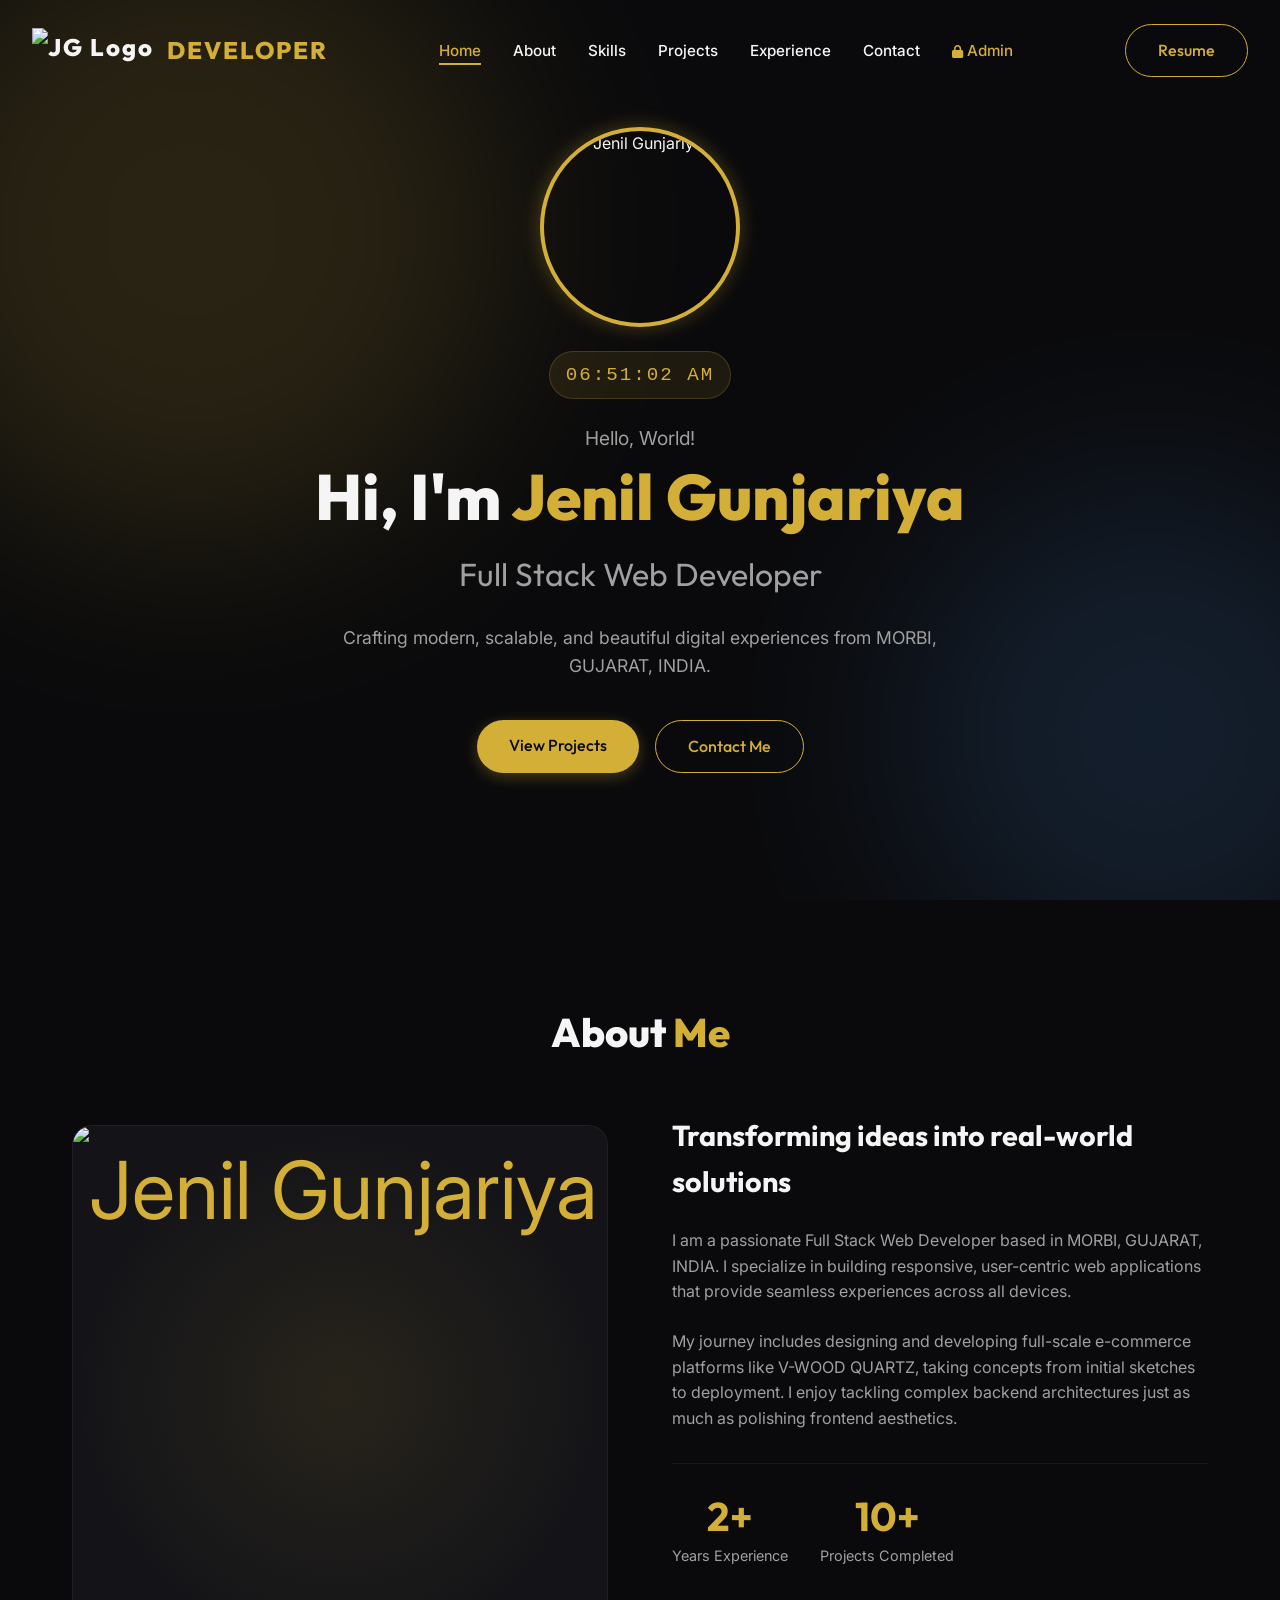
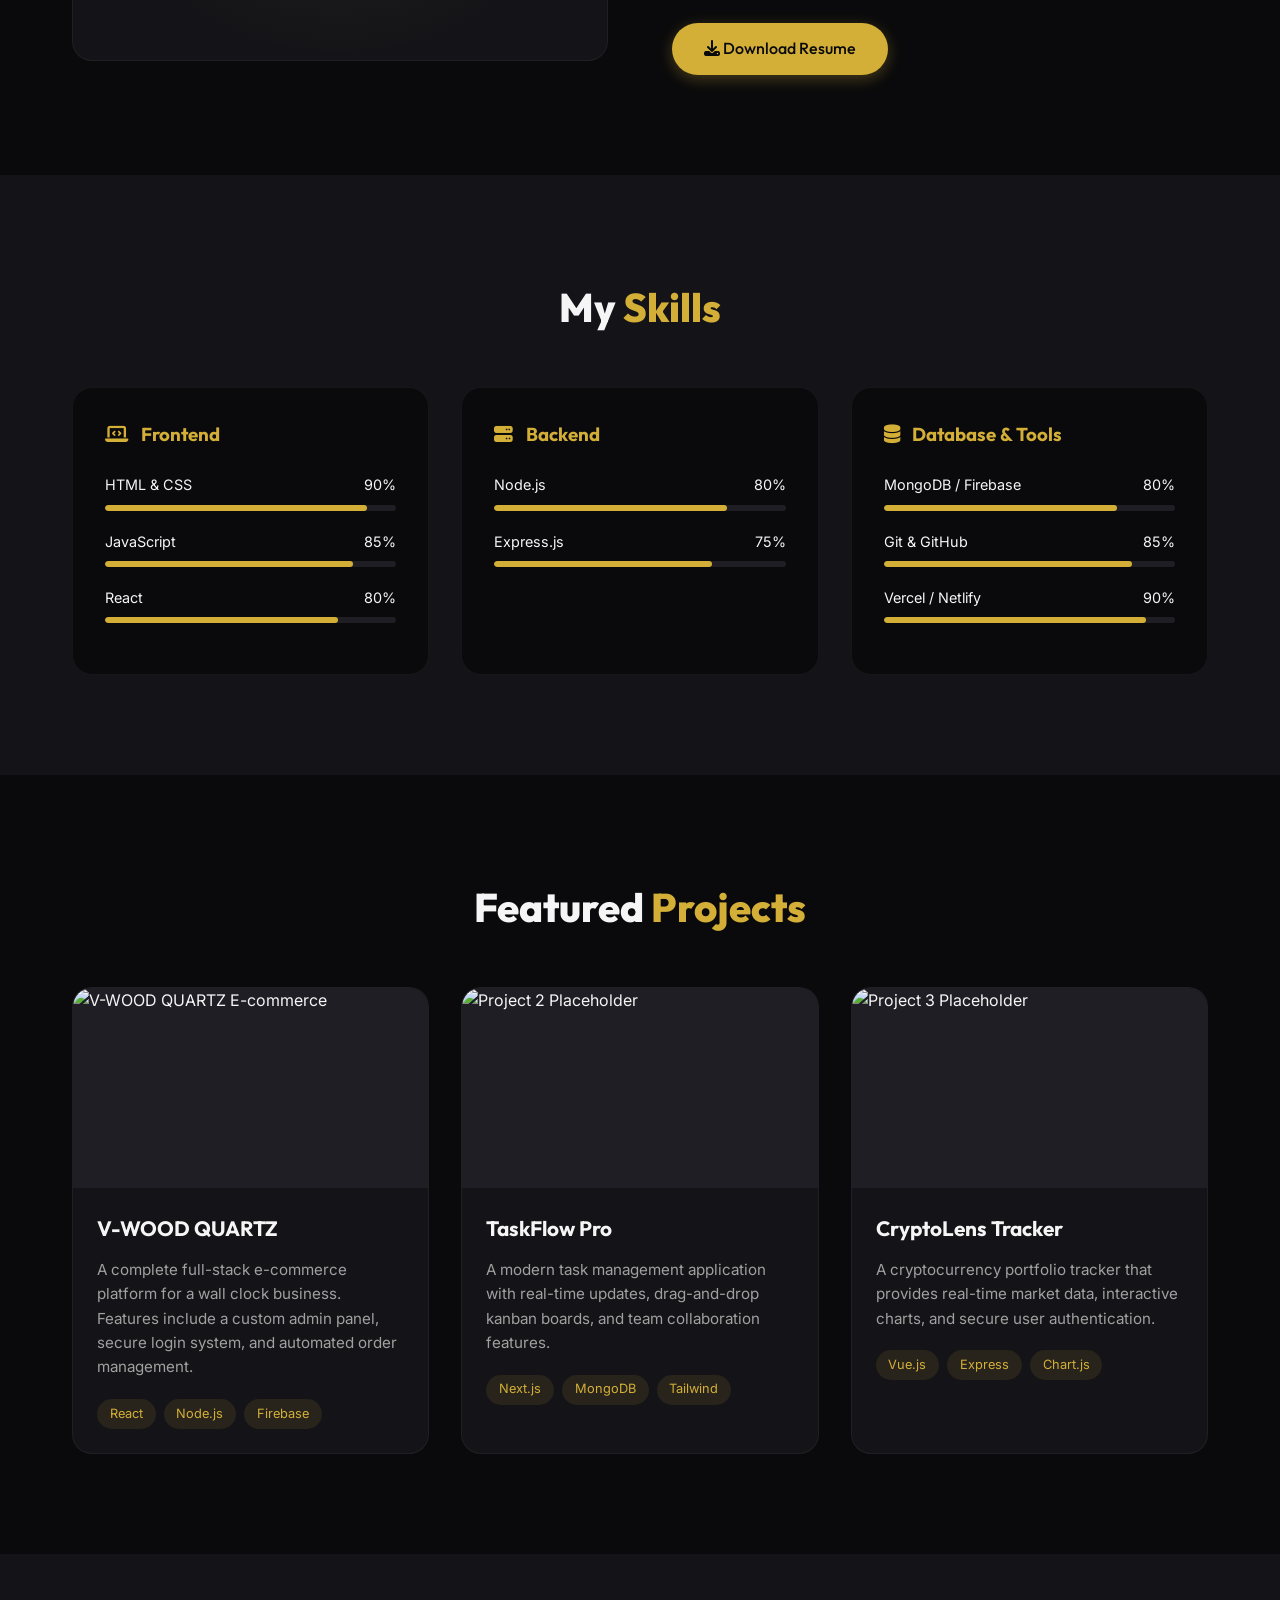
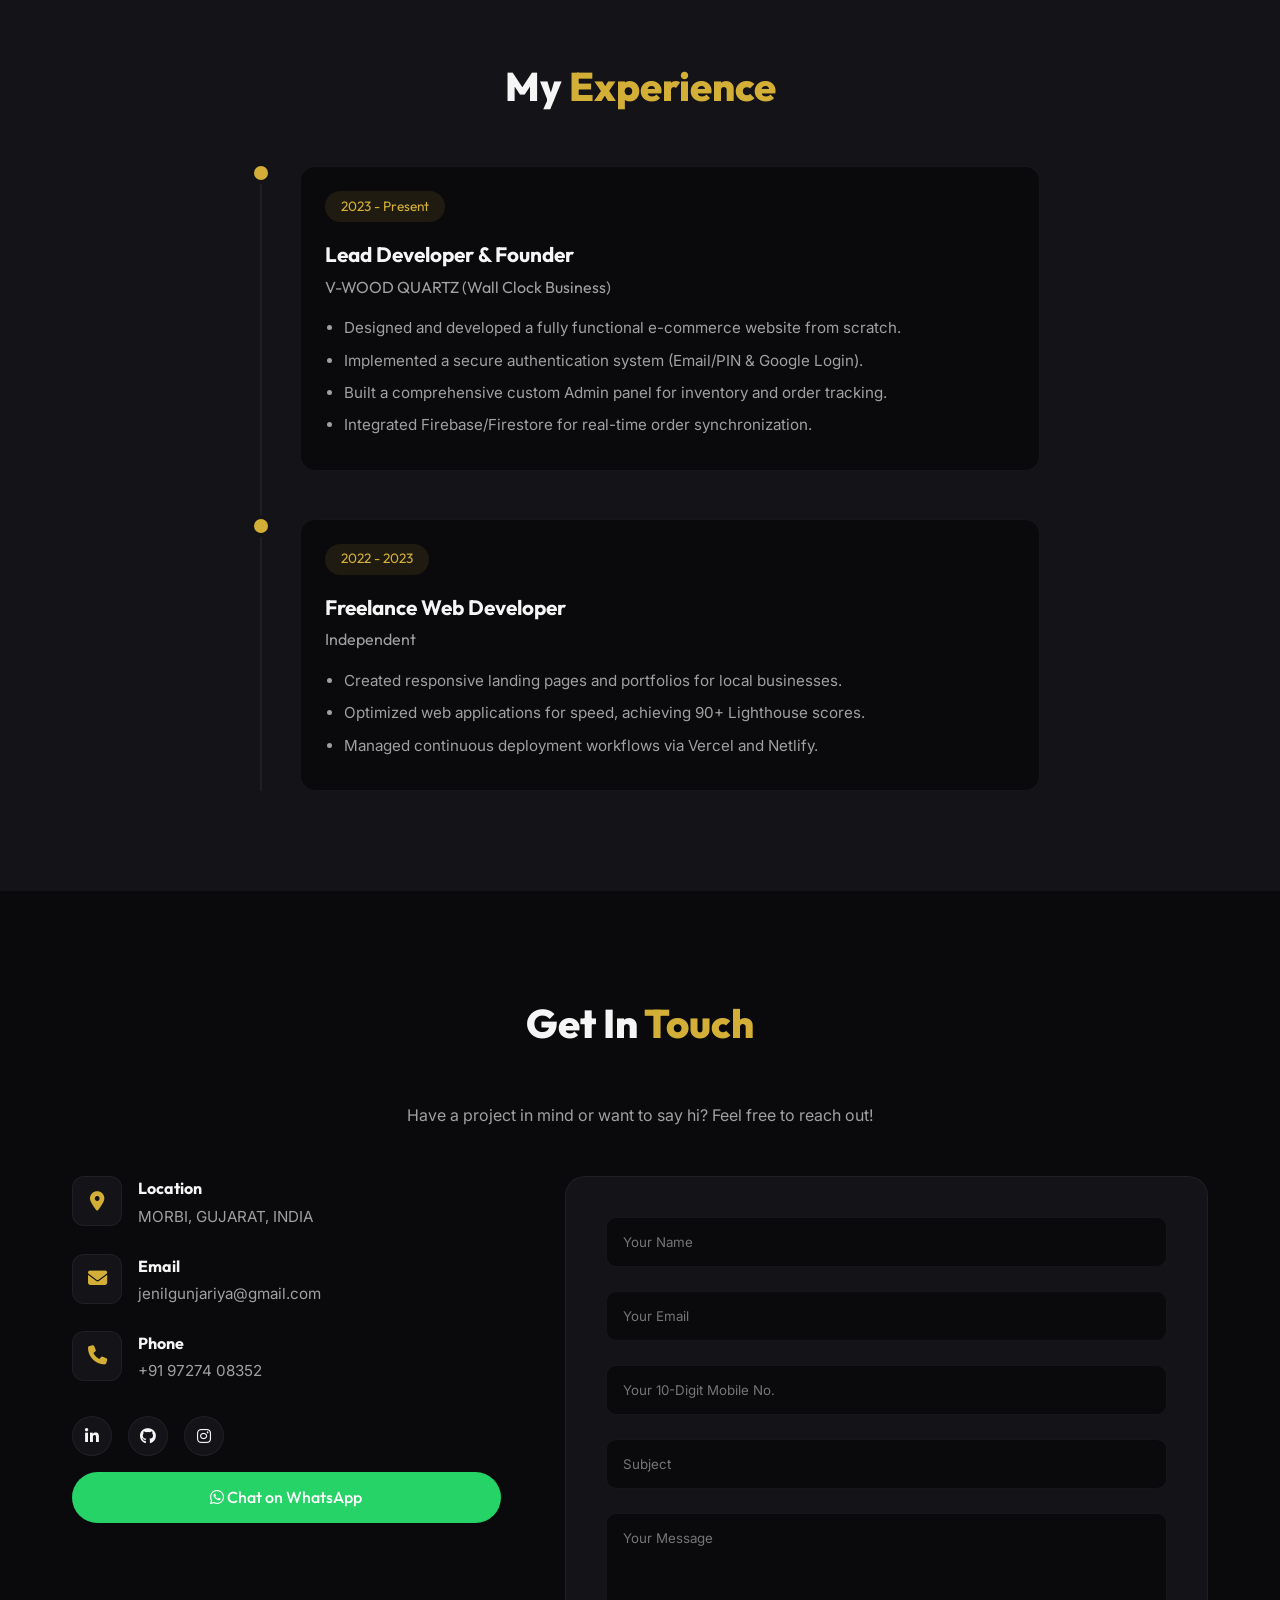
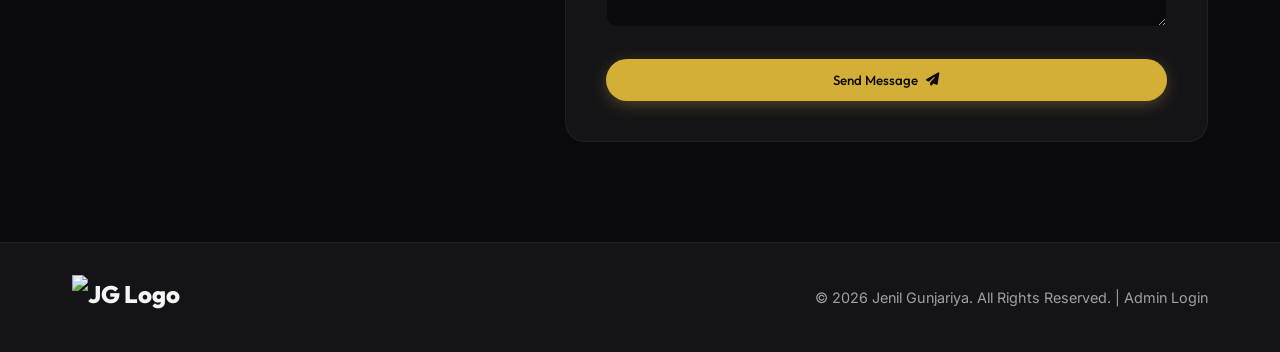
==== admin.html @ 0c7d9cc5 "initial commit" ====
<!DOCTYPE html>
<html lang="en">
<head>
    <meta charset="UTF-8">
    <meta name="viewport" content="width=device-width, initial-scale=1.0">
    <title>Admin Dashboard | Jenil Gunjariya</title>
    <!-- Google Fonts -->
    <link rel="preconnect" href="https://fonts.googleapis.com">
    <link rel="preconnect" href="https://fonts.gstatic.com" crossorigin>
    <link href="https://fonts.googleapis.com/css2?family=Inter:wght@300;400;500;600&family=Outfit:wght@400;600;800&display=swap" rel="stylesheet">
    <!-- Font Awesome for Icons -->
    <link rel="stylesheet" href="https://cdnjs.cloudflare.com/ajax/libs/font-awesome/6.4.0/css/all.min.css">
    <!-- Custom CSS -->
    <link rel="stylesheet" href="css/style.css">
    
    <script>
        // Extremely simple client-side protection
        if (sessionStorage.getItem('isAdmin') !== 'true') {
            const pwd = prompt("Unauthorized access. Enter Admin Password:");
            if (pwd === "261106") {
                sessionStorage.setItem('isAdmin', 'true');
            } else {
                window.location.href = "index.html";
            }
        }

        function logout() {
            sessionStorage.removeItem('isAdmin');
            window.location.href = "index.html";
        }

        function renderMessages() {
            const tableBody = document.getElementById('messagesTableBody');
            const statsMessages = document.getElementById('statsMessages');
            
            if (!tableBody) return;

            let savedMessages = JSON.parse(localStorage.getItem('portfolio_messages')) || [];
            
            if (statsMessages) {
                statsMessages.textContent = savedMessages.length;
            }

            if (savedMessages.length === 0) {
                tableBody.innerHTML = '<tr><td colspan="7" style="text-align: center; color: var(--text-muted);">No messages found.</td></tr>';
                return;
            }

            tableBody.innerHTML = savedMessages.map((msg, index) => `
                <tr>
                    <td style="white-space: nowrap; font-size: 0.9rem;">${msg.date}</td>
                    <td><strong>${msg.name}</strong></td>
                    <td><a href="mailto:${msg.email}" style="color: var(--color-primary); text-decoration: none;">${msg.email}</a></td>
                    <td><a href="tel:${msg.mobile}" style="color: var(--text-main); text-decoration: none;">${msg.mobile || '-'}</a></td>
                    <td>${msg.subject || '-'}</td>
                    <td style="max-width: 300px; white-space: pre-wrap; font-size: 0.9rem;">${msg.message}</td>
                    <td>
                        <button onclick="deleteMessage(${index})" class="btn-delete"><i class="fa-solid fa-trash"></i></button>
                    </td>
                </tr>
            `).join('');
        }

        function deleteMessage(index) {
            if (confirm("Are you sure you want to delete this message?")) {
                let savedMessages = JSON.parse(localStorage.getItem('portfolio_messages')) || [];
                savedMessages.splice(index, 1);
                localStorage.setItem('portfolio_messages', JSON.stringify(savedMessages));
                renderMessages();
            }
        }

        document.addEventListener('DOMContentLoaded', renderMessages);
    </script>

    <style>
        .admin-header {
            padding: 2rem;
            display: flex;
            justify-content: space-between;
            align-items: center;
            border-bottom: 1px solid var(--border-color);
            background: var(--bg-surface);
        }
        
        .admin-container {
            max-width: 1200px;
            margin: 2rem auto;
            padding: 0 2rem;
        }

        .dashboard-grid {
            display: grid;
            grid-template-columns: repeat(auto-fit, minmax(300px, 1fr));
            gap: 2rem;
            margin-top: 2rem;
        }

        .stat-card {
            background: var(--bg-surface);
            border: 1px solid var(--border-color);
            border-radius: 15px;
            padding: 2rem;
            text-align: center;
        }

        .stat-card i {
            font-size: 3rem;
            color: var(--color-primary);
            margin-bottom: 1rem;
        }

        .stat-card h3 {
            font-size: 1.2rem;
            color: var(--text-muted);
            margin-bottom: 0.5rem;
        }

        .stat-card p {
            font-size: 2.5rem;
            font-weight: bold;
            color: var(--text-main);
        }

        .message-box {
            background: rgba(212, 175, 55, 0.05);
            border: 1px solid rgba(212, 175, 55, 0.2);
            padding: 1.5rem;
            border-radius: 10px;
            margin-top: 2rem;
        }

        .table-container {
            margin-top: 2rem;
            background: var(--bg-surface);
            border: 1px solid var(--border-color);
            border-radius: 15px;
            overflow: hidden;
            overflow-x: auto;
        }

        table {
            width: 100%;
            border-collapse: collapse;
        }

        th, td {
            padding: 1.5rem;
            text-align: left;
            border-bottom: 1px solid var(--border-color);
            color: var(--text-main);
        }

        th {
            background: rgba(255, 255, 255, 0.02);
            color: var(--color-primary);
            font-weight: 600;
        }

        tr:last-child td {
            border-bottom: none;
        }

        .btn-delete {
            background: rgba(220, 53, 69, 0.1);
            color: #dc3545;
            border: 1px solid rgba(220, 53, 69, 0.3);
            padding: 0.5rem 1rem;
            border-radius: 5px;
            cursor: pointer;
            transition: var(--transition);
        }

        .btn-delete:hover {
            background: #dc3545;
            color: #fff;
        }
    </style>
</head>
<body>

    <header class="admin-header">
        <div class="logo">
            <span class="logo-text">ADMIN <span style="color: var(--color-primary);">PANEL</span></span>
        </div>
        <button onclick="logout()" class="btn btn-outline" style="padding: 0.5rem 1.5rem; font-size: 0.9rem;">
            <i class="fa-solid fa-sign-out-alt"></i> Logout
        </button>
    </header>

    <div class="admin-container">
        <h2>Welcome back, <span class="highlight">Jenil</span>!</h2>
        <p style="color: var(--text-muted); margin-top: 0.5rem;">Here is your portfolio overview.</p>
        
        <div class="dashboard-grid">
            <div class="stat-card">
                <i class="fa-solid fa-eye"></i>
                <h3>Total Visitors</h3>
                <p>1,204</p>
            </div>
            <div class="stat-card">
                <i class="fa-solid fa-envelope-open-text"></i>
                <h3>Messages</h3>
                <p id="statsMessages">0</p>
            </div>
            <div class="stat-card">
                <i class="fa-solid fa-briefcase"></i>
                <h3>Projects</h3>
                <p>3</p>
            </div>
        </div>

        <div class="message-box">
            <h3 style="margin-bottom: 1rem;"><i class="fa-solid fa-info-circle"></i> Inbox Status</h3>
            <p style="color: var(--text-muted);">Emails are still sent directly to <strong>jenilgunjariya@gmail.com</strong>. A local copy is also saved here for your convenience.</p>
        </div>

        <div class="table-container">
            <table>
                <thead>
                    <tr>
                        <th>Date & Time</th>
                        <th>Name</th>
                        <th>Email</th>
                        <th>Mobile</th>
                        <th>Subject</th>
                        <th>Message Content</th>
                        <th>Actions</th>
                    </tr>
                </thead>
                <tbody id="messagesTableBody">
                    <!-- Messages will be injected here by JS -->
                </tbody>
            </table>
        </div>
    </div>

</body>
</html>
---- css/style.css ----
/* ==========================================================================
   Base & Reset
   ========================================================================== */
:root {
    /* Color Palette */
    --bg-main: #0a0a0c;
    --bg-surface: #141418;
    --bg-surface-light: #1e1e24;
    
    --color-primary: #d4af37; /* Gold accent */
    --color-primary-dark: #b5952f;
    
    --text-main: #f5f5f5;
    --text-muted: #a0a0a0;
    
    --border-color: rgba(255, 255, 255, 0.05);
    --glass-bg: rgba(20, 20, 24, 0.7);
    
    /* Typography */
    --font-heading: 'Outfit', sans-serif;
    --font-body: 'Inter', sans-serif;
    
    /* Transitions */
    --transition: all 0.3s ease;
}

* {
    margin: 0;
    padding: 0;
    box-sizing: border-box;
}

html {
    scroll-behavior: smooth;
    scroll-padding-top: 80px;
}

body {
    font-family: var(--font-body);
    background-color: var(--bg-main);
    color: var(--text-main);
    line-height: 1.6;
    overflow-x: hidden;
}

a {
    text-decoration: none;
    color: inherit;
}

ul {
    list-style: none;
}

img {
    max-width: 100%;
    height: auto;
    display: block;
}

.container {
    max-width: 1200px;
    margin: 0 auto;
    padding: 0 2rem;
}

.section {
    padding: 100px 0;
}

/* ==========================================================================
   Typography & Utilities
   ========================================================================== */
h1, h2, h3, h4, h5, h6 {
    font-family: var(--font-heading);
    color: var(--text-main);
}

.highlight {
    color: var(--color-primary);
}

.section-title {
    font-size: 2.5rem;
    font-weight: 800;
    margin-bottom: 3rem;
    text-align: center;
    position: relative;
}

.btn {
    display: inline-block;
    padding: 0.8rem 2rem;
    border-radius: 50px;
    font-weight: 500;
    font-family: var(--font-heading);
    transition: var(--transition);
    cursor: pointer;
    text-align: center;
    border: none;
}

.btn-primary {
    background: var(--color-primary);
    color: var(--bg-main);
    box-shadow: 0 4px 15px rgba(212, 175, 55, 0.3);
}

.btn-primary:hover {
    background: var(--color-primary-dark);
    transform: translateY(-2px);
    box-shadow: 0 6px 20px rgba(212, 175, 55, 0.4);
}

.btn-outline {
    background: transparent;
    color: var(--color-primary);
    border: 1px solid var(--color-primary);
}

.btn-outline:hover {
    background: rgba(212, 175, 55, 0.1);
    transform: translateY(-2px);
}

.btn-whatsapp {
    background: #25D366;
    color: #fff;
    margin-top: 1rem;
    width: 100%;
}

.btn-whatsapp:hover {
    background: #128C7E;
    transform: translateY(-2px);
}

/* ==========================================================================
   Navigation
   ========================================================================== */
.header {
    position: fixed;
    top: 0;
    left: 0;
    width: 100%;
    z-index: 1000;
    background: transparent;
    transition: var(--transition);
}

.header.scrolled {
    background: var(--glass-bg);
    backdrop-filter: blur(10px);
    -webkit-backdrop-filter: blur(10px);
    border-bottom: 1px solid var(--border-color);
}

.navbar {
    display: flex;
    justify-content: space-between;
    align-items: center;
    padding: 1.5rem 2rem;
    max-width: 1400px;
    margin: 0 auto;
}

.logo {
    display: flex;
    align-items: center;
    gap: 0.8rem;
    font-family: var(--font-heading);
    font-size: 1.5rem;
    font-weight: 800;
    letter-spacing: 2px;
}

.logo span {
    color: var(--color-primary);
}

.logo-img {
    height: 45px;
    width: auto;
    object-fit: contain;
    display: block;
}

.nav-links {
    display: flex;
    gap: 2rem;
}

.nav-links a {
    font-size: 0.95rem;
    font-weight: 500;
    transition: var(--transition);
    position: relative;
}

.nav-links a:hover,
.nav-links a.active {
    color: var(--color-primary);
}

.nav-links a::after {
    content: '';
    position: absolute;
    bottom: -5px;
    left: 0;
    width: 0;
    height: 2px;
    background: var(--color-primary);
    transition: var(--transition);
}

.nav-links a.active::after,
.nav-links a:hover::after {
    width: 100%;
}

.hamburger {
    display: none;
    cursor: pointer;
}

.bar {
    display: block;
    width: 25px;
    height: 3px;
    margin: 5px auto;
    transition: all 0.3s ease-in-out;
    background-color: var(--text-main);
    border-radius: 3px;
}

/* ==========================================================================
   Hero Section
   ========================================================================== */
.hero {
    height: 100vh;
    display: flex;
    align-items: center;
    justify-content: center;
    position: relative;
    padding: 0 2rem;
    text-align: center;
    overflow: hidden;
}

.hero-content {
    z-index: 2;
    max-width: 800px;
}

.profile-img-container {
    display: flex;
    justify-content: center;
    margin-bottom: 1.5rem;
}

.hero-profile-img {
    width: 200px;
    height: 200px;
    border-radius: 50%;
    object-fit: cover;
    object-position: 35% 30%; /* Focuses on the face which is on the left-top side */
    border: 4px solid var(--color-primary);
    box-shadow: 0 0 20px rgba(212, 175, 55, 0.3);
    animation: pulse 2s infinite alternate;
}

@keyframes pulse {
    from {
        box-shadow: 0 0 10px rgba(212, 175, 55, 0.2);
    }
    to {
        box-shadow: 0 0 25px rgba(212, 175, 55, 0.5);
    }
}

.live-clock {
    display: inline-block;
    padding: 0.5rem 1rem;
    background: rgba(212, 175, 55, 0.1);
    border: 1px solid rgba(212, 175, 55, 0.2);
    border-radius: 50px;
    color: var(--color-primary);
    font-family: monospace;
    font-size: 1.2rem;
    margin-bottom: 1.5rem;
    letter-spacing: 2px;
}

.greeting {
    font-size: 1.2rem;
    color: var(--text-muted);
    margin-bottom: 0.5rem;
}

.title {
    font-size: 4rem;
    font-weight: 800;
    margin-bottom: 1rem;
    line-height: 1.1;
}

.subtitle {
    font-size: 2rem;
    font-weight: 400;
    color: var(--text-muted);
    margin-bottom: 1.5rem;
}

.intro {
    font-size: 1.1rem;
    color: var(--text-muted);
    margin-bottom: 2.5rem;
    max-width: 600px;
    margin-left: auto;
    margin-right: auto;
}

.hero-buttons {
    display: flex;
    gap: 1rem;
    justify-content: center;
}

/* Abstract Background Shapes */
.hero-shapes {
    position: absolute;
    top: 0;
    left: 0;
    width: 100%;
    height: 100%;
    z-index: 1;
    pointer-events: none;
}

.shape {
    position: absolute;
    filter: blur(100px);
    border-radius: 50%;
    opacity: 0.15;
}

.shape-1 {
    top: -10%;
    left: -10%;
    width: 50vw;
    height: 50vw;
    background: var(--color-primary);
}

.shape-2 {
    bottom: -10%;
    right: -10%;
    width: 40vw;
    height: 40vw;
    background: #4a90e2; /* A subtle secondary cool color for depth */
}

/* ==========================================================================
   About Section
   ========================================================================== */
.about-grid {
    display: grid;
    grid-template-columns: 1fr 1fr;
    gap: 4rem;
    align-items: center;
}

.img-box {
    width: 100%;
    aspect-ratio: 1;
    background: var(--bg-surface);
    border-radius: 20px;
    border: 1px solid var(--border-color);
    display: flex;
    align-items: center;
    justify-content: center;
    font-size: 5rem;
    color: var(--color-primary);
    position: relative;
    overflow: hidden;
}

.img-box::before {
    content: '';
    position: absolute;
    inset: 0;
    background: radial-gradient(circle at center, rgba(212,175,55,0.1) 0%, transparent 70%);
}

.about-text h3 {
    font-size: 1.8rem;
    margin-bottom: 1.5rem;
}

.about-text p {
    color: var(--text-muted);
    margin-bottom: 1.5rem;
}

.stats {
    display: flex;
    gap: 2rem;
    margin: 2rem 0;
    padding-top: 2rem;
    border-top: 1px solid var(--border-color);
}

.stat-item {
    text-align: center;
}

.stat-num {
    font-size: 2.5rem;
    color: var(--color-primary);
    line-height: 1;
    margin-bottom: 0.5rem;
}

.stat-text {
    font-size: 0.9rem;
    color: var(--text-muted);
}

/* ==========================================================================
   Skills Section
   ========================================================================== */
.skills {
    background-color: var(--bg-surface);
}

.skills-wrapper {
    display: grid;
    grid-template-columns: repeat(auto-fit, minmax(300px, 1fr));
    gap: 2rem;
}

.skill-category {
    background: var(--bg-main);
    padding: 2rem;
    border-radius: 20px;
    border: 1px solid var(--border-color);
}

.skill-category h3 {
    display: flex;
    align-items: center;
    gap: 0.8rem;
    margin-bottom: 1.5rem;
    color: var(--color-primary);
}

.skill-item {
    margin-bottom: 1.2rem;
}

.skill-info {
    display: flex;
    justify-content: space-between;
    margin-bottom: 0.5rem;
    font-size: 0.9rem;
}

.progress-bar {
    width: 100%;
    height: 6px;
    background: var(--bg-surface-light);
    border-radius: 10px;
    overflow: hidden;
}

.progress {
    height: 100%;
    background: var(--color-primary);
    border-radius: 10px;
    transform-origin: left;
    animation: progressLoad 1s ease-out forwards;
}

@keyframes progressLoad {
    from { transform: scaleX(0); }
    to { transform: scaleX(1); }
}

/* ==========================================================================
   Projects Section
   ========================================================================== */
.project-grid {
    display: grid;
    grid-template-columns: repeat(auto-fit, minmax(320px, 1fr));
    gap: 2rem;
}

.project-card {
    background: var(--bg-surface);
    border-radius: 20px;
    overflow: hidden;
    border: 1px solid var(--border-color);
    transition: var(--transition);
}

.project-card:hover {
    transform: translateY(-10px);
    border-color: rgba(212, 175, 55, 0.3);
    box-shadow: 0 10px 30px rgba(0, 0, 0, 0.5);
}

.project-img {
    position: relative;
    overflow: hidden;
    aspect-ratio: 16/9;
    background: var(--bg-surface-light);
}

.project-img img {
    width: 100%;
    height: 100%;
    object-fit: cover;
    transition: transform 0.5s ease;
}

.project-card:hover .project-img img {
    transform: scale(1.05);
}

.project-links {
    position: absolute;
    inset: 0;
    background: rgba(10, 10, 12, 0.8);
    display: flex;
    align-items: center;
    justify-content: center;
    gap: 1rem;
    opacity: 0;
    transition: var(--transition);
}

.project-card:hover .project-links {
    opacity: 1;
}

.project-link {
    width: 45px;
    height: 45px;
    background: var(--color-primary);
    color: var(--bg-main);
    border-radius: 50%;
    display: flex;
    align-items: center;
    justify-content: center;
    font-size: 1.2rem;
    transition: var(--transition);
}

.project-link:hover {
    background: #fff;
    transform: scale(1.1);
}

.project-content {
    padding: 1.5rem;
}

.project-content h3 {
    font-size: 1.3rem;
    margin-bottom: 0.8rem;
}

.project-content p {
    color: var(--text-muted);
    font-size: 0.95rem;
    margin-bottom: 1.2rem;
}

.tech-stack {
    display: flex;
    flex-wrap: wrap;
    gap: 0.5rem;
}

.tech-stack span {
    background: rgba(212, 175, 55, 0.1);
    color: var(--color-primary);
    padding: 0.3rem 0.8rem;
    border-radius: 50px;
    font-size: 0.8rem;
}

/* ==========================================================================
   Experience Section
   ========================================================================== */
.experience {
    background-color: var(--bg-surface);
}

.timeline {
    position: relative;
    max-width: 800px;
    margin: 0 auto;
}

.timeline::before {
    content: '';
    position: absolute;
    top: 0;
    left: 20px;
    height: 100%;
    width: 2px;
    background: var(--border-color);
}

.timeline-item {
    position: relative;
    padding-left: 60px;
    margin-bottom: 3rem;
}

.timeline-item:last-child {
    margin-bottom: 0;
}

.timeline-dot {
    position: absolute;
    left: 14px;
    top: 0;
    width: 14px;
    height: 14px;
    background: var(--color-primary);
    border-radius: 50%;
    box-shadow: 0 0 0 4px var(--bg-surface);
}

.timeline-content {
    background: var(--bg-main);
    padding: 1.5rem;
    border-radius: 15px;
    border: 1px solid var(--border-color);
}

.timeline-date {
    display: inline-block;
    padding: 0.3rem 1rem;
    background: rgba(212, 175, 55, 0.1);
    color: var(--color-primary);
    border-radius: 50px;
    font-size: 0.85rem;
    margin-bottom: 1rem;
    font-family: var(--font-heading);
}

.timeline-content h3 {
    font-size: 1.3rem;
    margin-bottom: 0.2rem;
}

.timeline-content h4 {
    font-size: 1rem;
    color: var(--text-muted);
    font-weight: 400;
    margin-bottom: 1rem;
}

.timeline-content ul {
    list-style-type: disc;
    padding-left: 1.2rem;
    color: var(--text-muted);
    font-size: 0.95rem;
}

.timeline-content li {
    margin-bottom: 0.5rem;
}

/* ==========================================================================
   Contact Section
   ========================================================================== */
.contact-subtitle {
    text-align: center;
    color: var(--text-muted);
    margin-bottom: 3rem;
}

.contact-content {
    display: grid;
    grid-template-columns: 1fr 1.5fr;
    gap: 4rem;
}

.info-item {
    display: flex;
    gap: 1rem;
    margin-bottom: 1.5rem;
}

.info-item i {
    width: 50px;
    height: 50px;
    background: var(--bg-surface);
    color: var(--color-primary);
    border-radius: 12px;
    display: flex;
    align-items: center;
    justify-content: center;
    font-size: 1.2rem;
    border: 1px solid var(--border-color);
}

.info-item h4 {
    margin-bottom: 0.2rem;
}

.info-item p {
    color: var(--text-muted);
    font-size: 0.95rem;
}

.info-item a {
    transition: var(--transition);
}

.info-item a:hover {
    color: var(--color-primary);
}

.social-links {
    display: flex;
    gap: 1rem;
    margin-top: 2rem;
}

.social-icon {
    width: 40px;
    height: 40px;
    background: var(--bg-surface);
    border: 1px solid var(--border-color);
    border-radius: 50%;
    display: flex;
    align-items: center;
    justify-content: center;
    transition: var(--transition);
}

.social-icon:hover {
    background: var(--color-primary);
    color: var(--bg-main);
    transform: translateY(-3px);
}

.contact-form {
    background: var(--bg-surface);
    padding: 2.5rem;
    border-radius: 20px;
    border: 1px solid var(--border-color);
}

.input-group {
    margin-bottom: 1.5rem;
}

.input-group input,
.input-group textarea {
    width: 100%;
    padding: 1rem;
    background: var(--bg-main);
    border: 1px solid var(--border-color);
    border-radius: 10px;
    color: var(--text-main);
    font-family: var(--font-body);
    transition: var(--transition);
}

.input-group input:focus,
.input-group textarea:focus {
    outline: none;
    border-color: var(--color-primary);
    background: rgba(212, 175, 55, 0.05);
}

.submit-btn {
    width: 100%;
    display: flex;
    justify-content: center;
    align-items: center;
    gap: 0.5rem;
}

/* ==========================================================================
   Footer
   ========================================================================== */
.footer {
    background: var(--bg-surface);
    padding: 2rem 0;
    border-top: 1px solid var(--border-color);
}

.footer-content {
    display: flex;
    justify-content: space-between;
    align-items: center;
}

.footer-logo {
    font-family: var(--font-heading);
    font-size: 1.5rem;
    font-weight: 800;
}

.footer-logo span {
    color: var(--color-primary);
}

.footer p {
    color: var(--text-muted);
    font-size: 0.9rem;
}

/* ==========================================================================
   Animations
   ========================================================================== */
.fade-up {
    opacity: 0;
    transform: translateY(30px);
    transition: opacity 0.8s ease, transform 0.8s ease;
}

.fade-up.visible {
    opacity: 1;
    transform: translateY(0);
}

/* ==========================================================================
   Media Queries
   ========================================================================== */
@media screen and (max-width: 992px) {
    .title {
        font-size: 3rem;
    }
    
    .about-grid,
    .contact-content {
        grid-template-columns: 1fr;
        gap: 2rem;
    }
    
    .img-box {
        max-width: 400px;
        margin: 0 auto;
    }
}

@media screen and (max-width: 768px) {
    .navbar {
        padding: 1rem;
    }
    
    .hamburger {
        display: block;
        z-index: 1001;
    }
    
    .hamburger.active .bar:nth-child(2) {
        opacity: 0;
    }
    .hamburger.active .bar:nth-child(1) {
        transform: translateY(8px) rotate(45deg);
    }
    .hamburger.active .bar:nth-child(3) {
        transform: translateY(-8px) rotate(-45deg);
    }
    
    .nav-links {
        position: fixed;
        left: -100%;
        top: 0;
        flex-direction: column;
        background: var(--bg-surface);
        width: 100%;
        height: 100vh;
        text-align: center;
        transition: 0.3s;
        justify-content: center;
        align-items: center;
        z-index: 1000;
    }
    
    .nav-links.active {
        left: 0;
    }
    
    .nav-links li {
        margin: 1.5rem 0;
    }
    
    .nav-links a {
        font-size: 1.5rem;
    }
    
    .nav-btn {
        display: none;
    }
    
    .title {
        font-size: 2.5rem;
    }
    
    .subtitle {
        font-size: 1.5rem;
    }
    
    .section {
        padding: 60px 0;
    }
    
    .footer-content {
        flex-direction: column;
        gap: 1rem;
        text-align: center;
    }
}
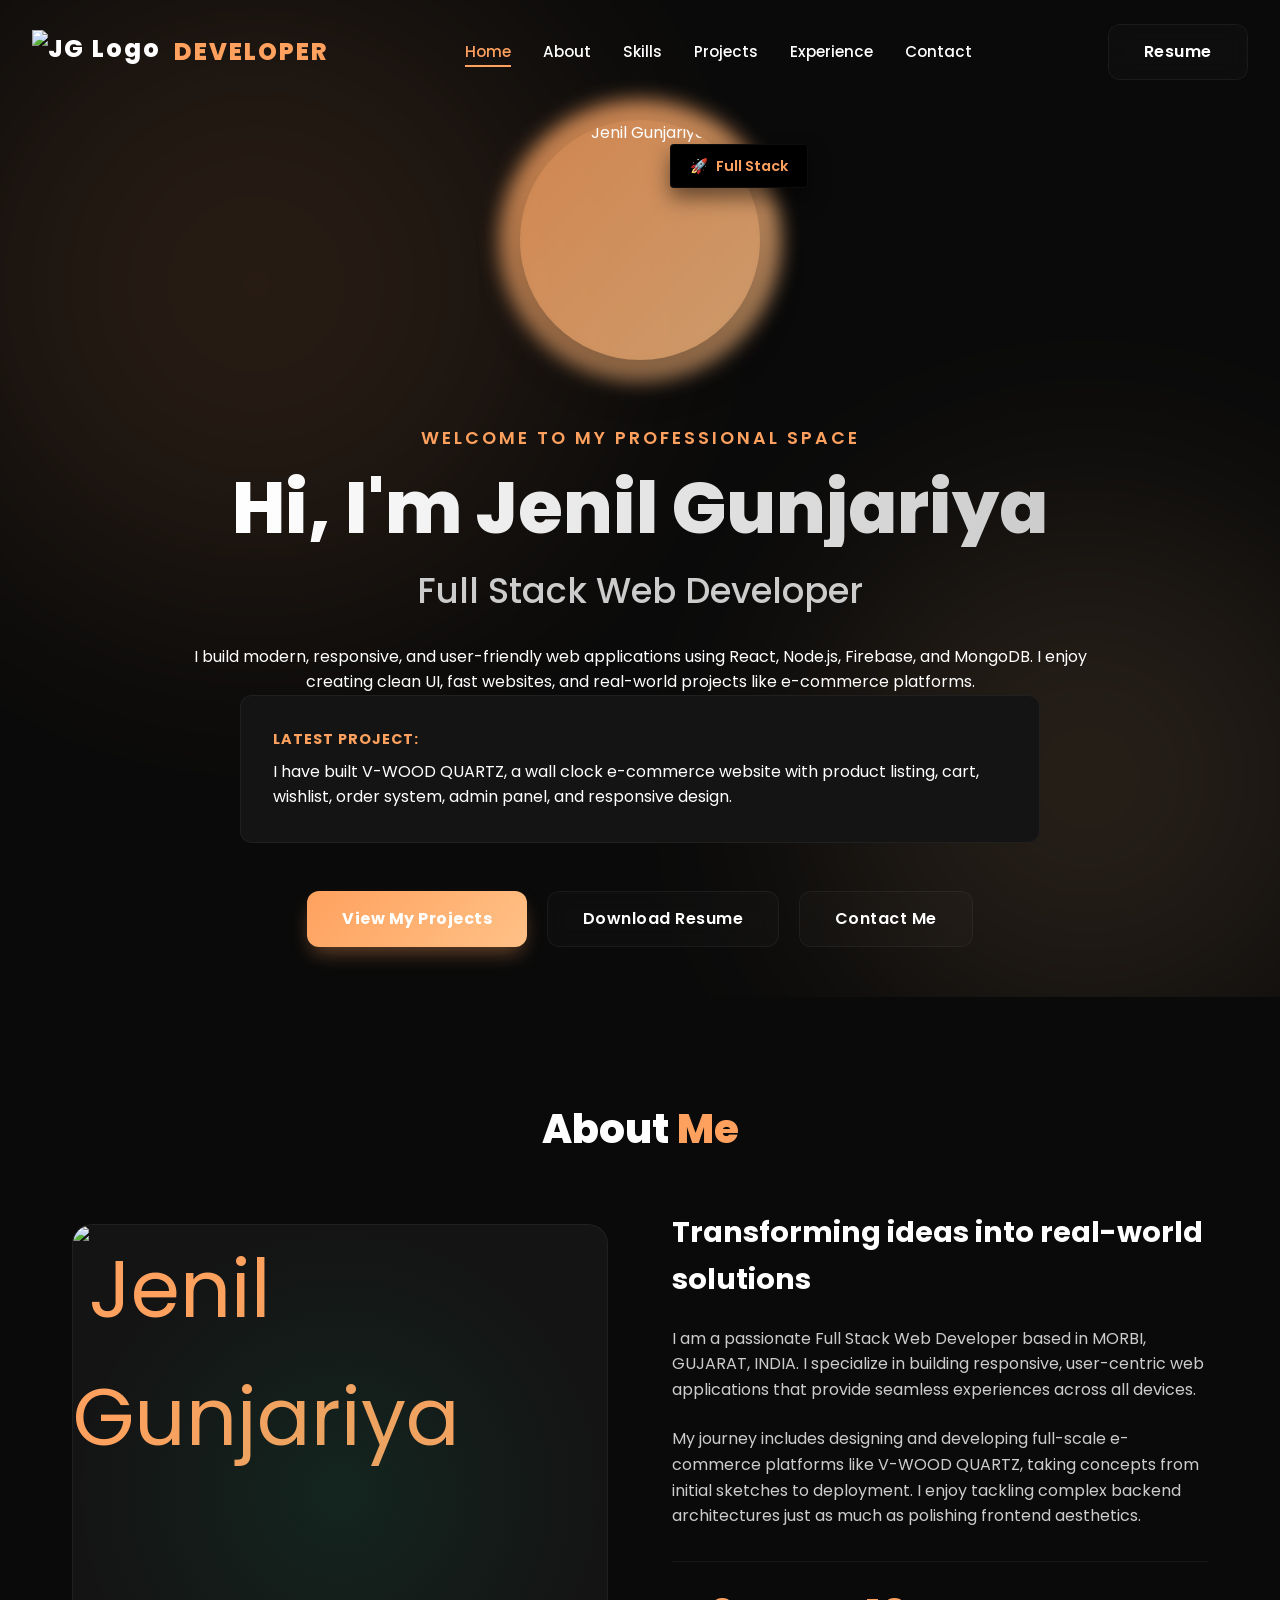
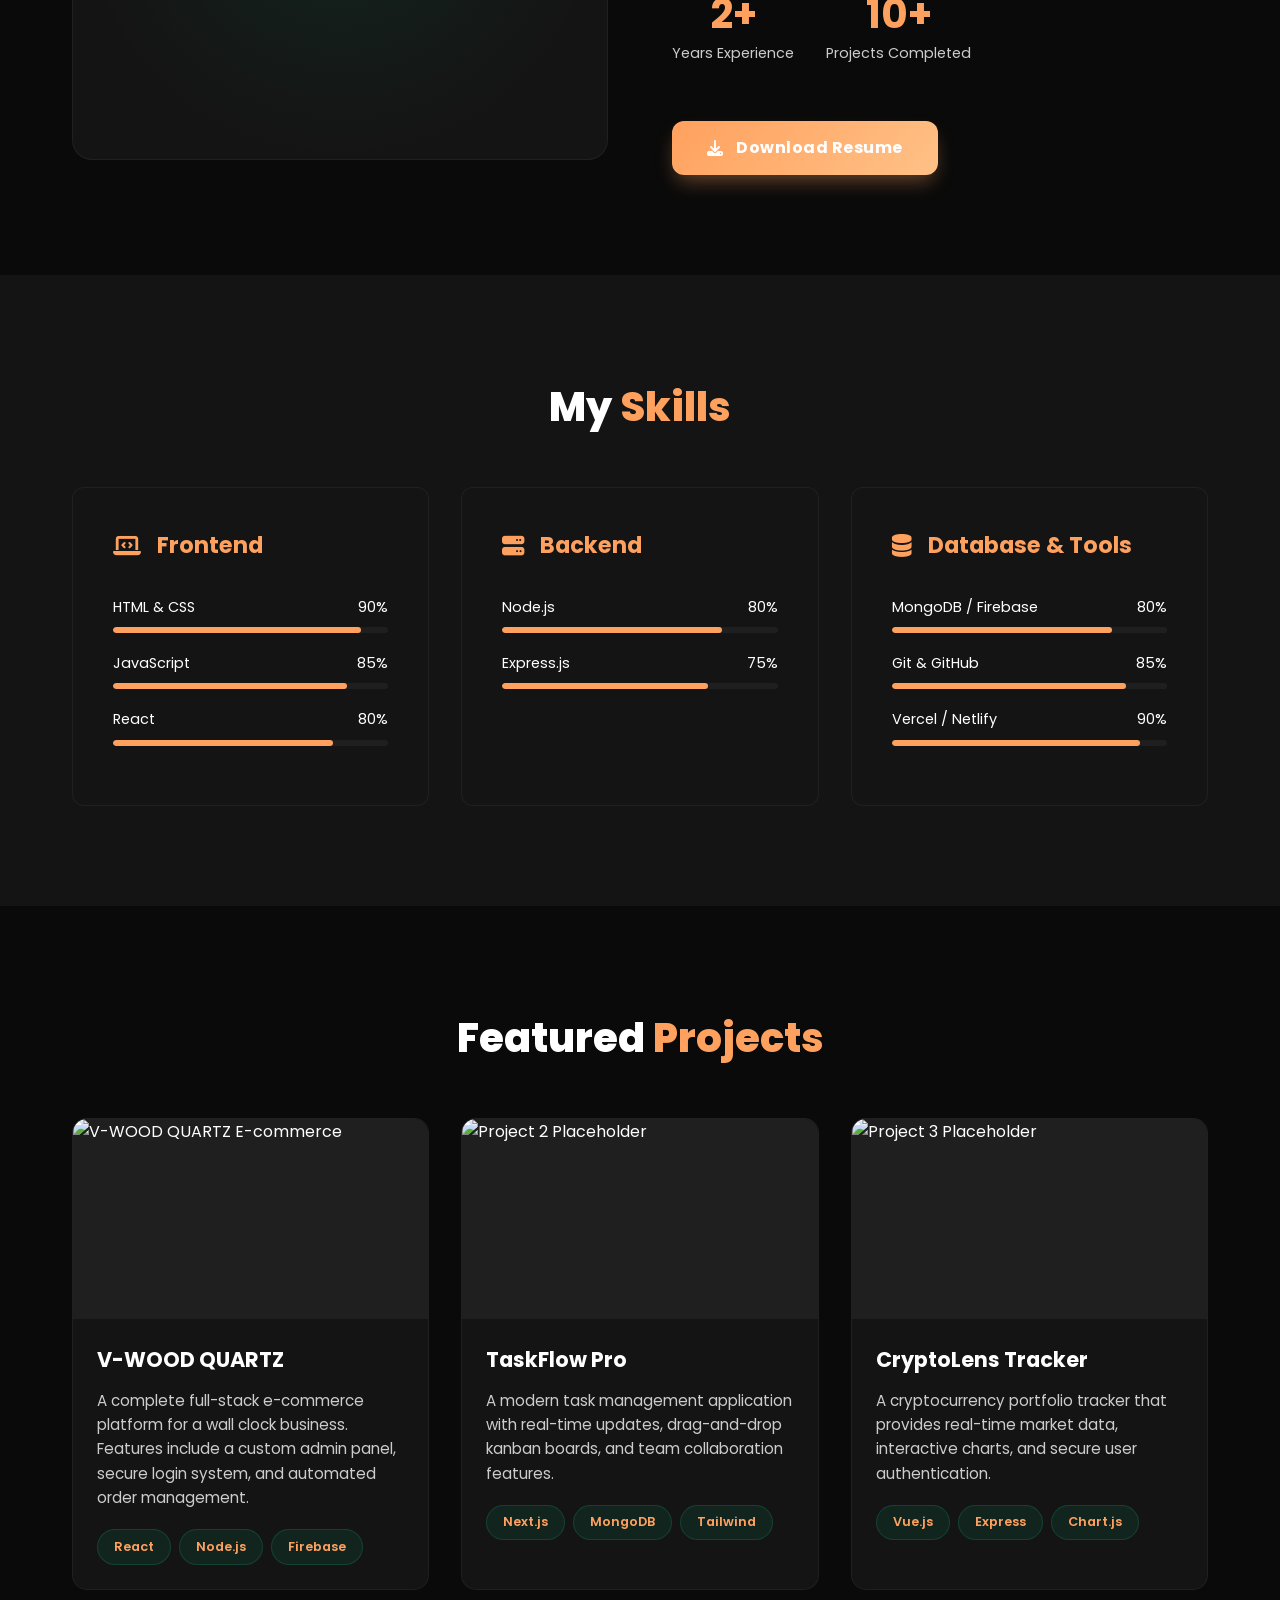
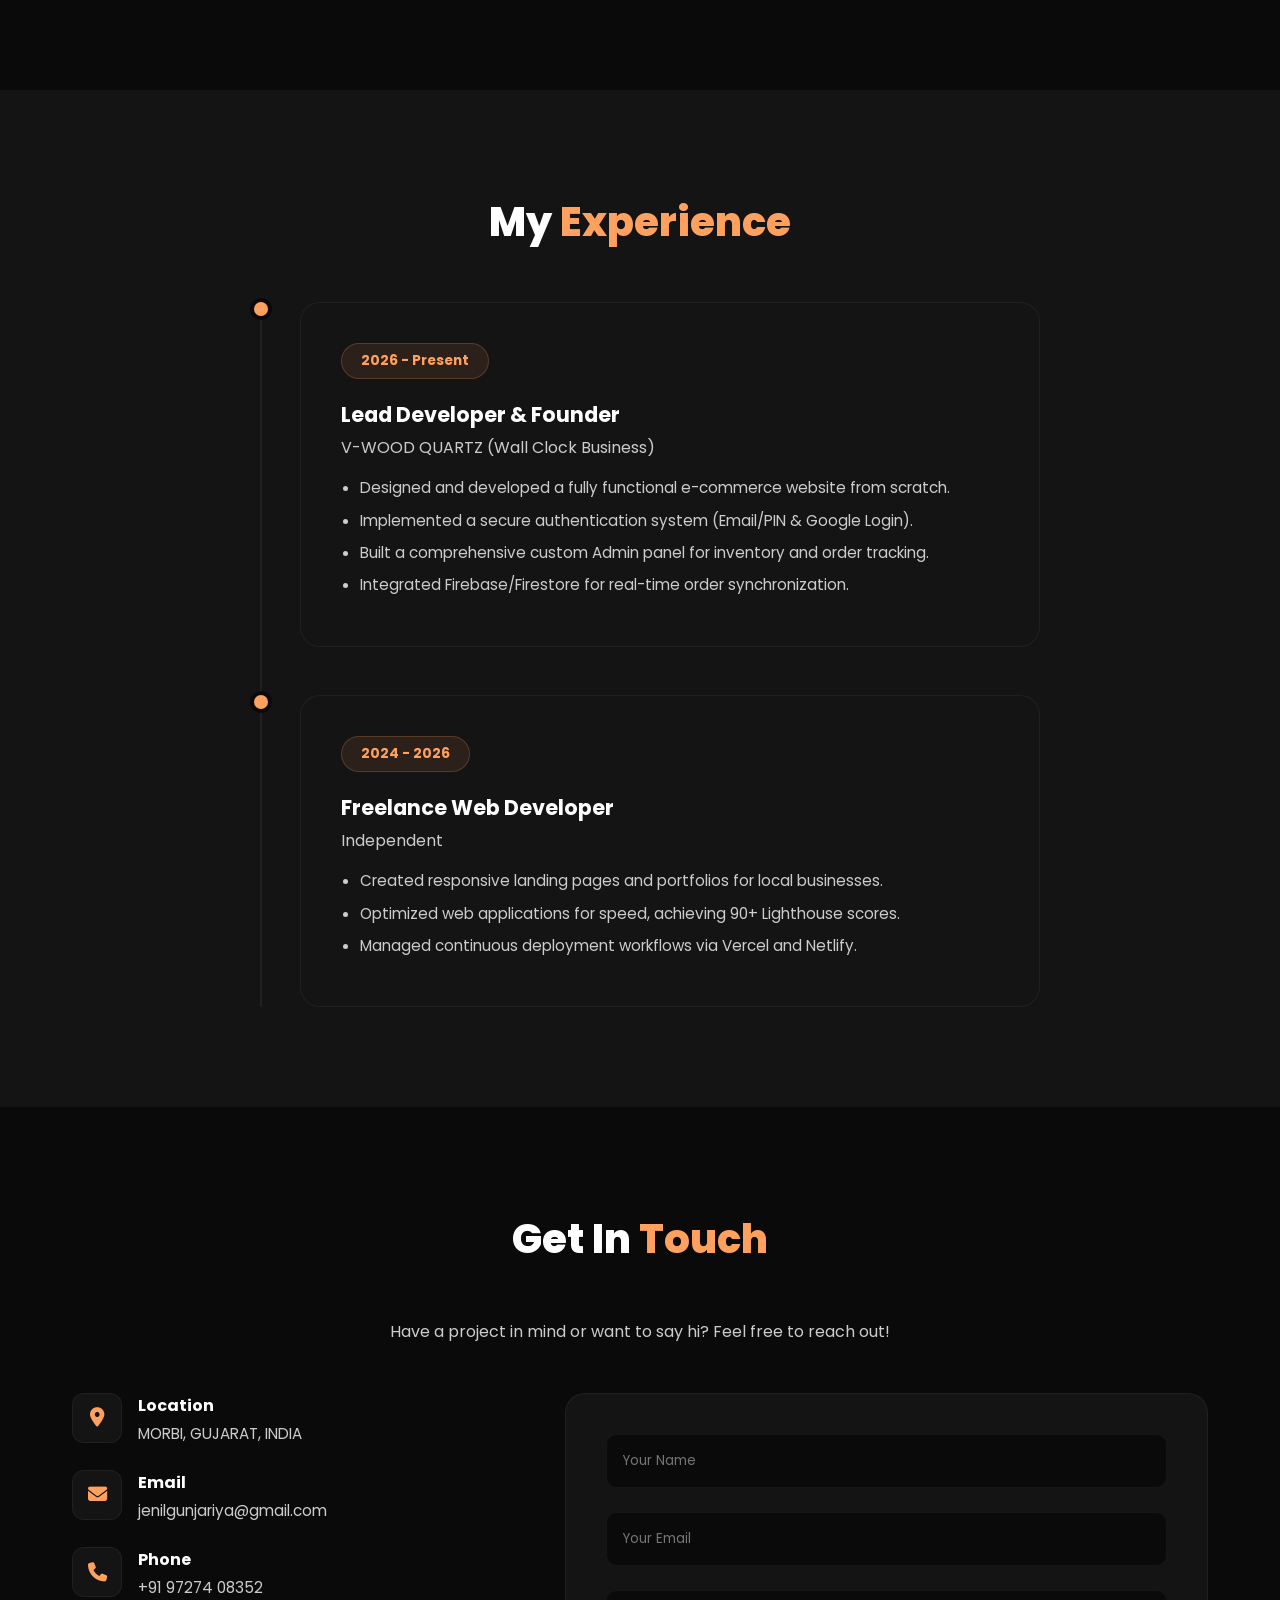
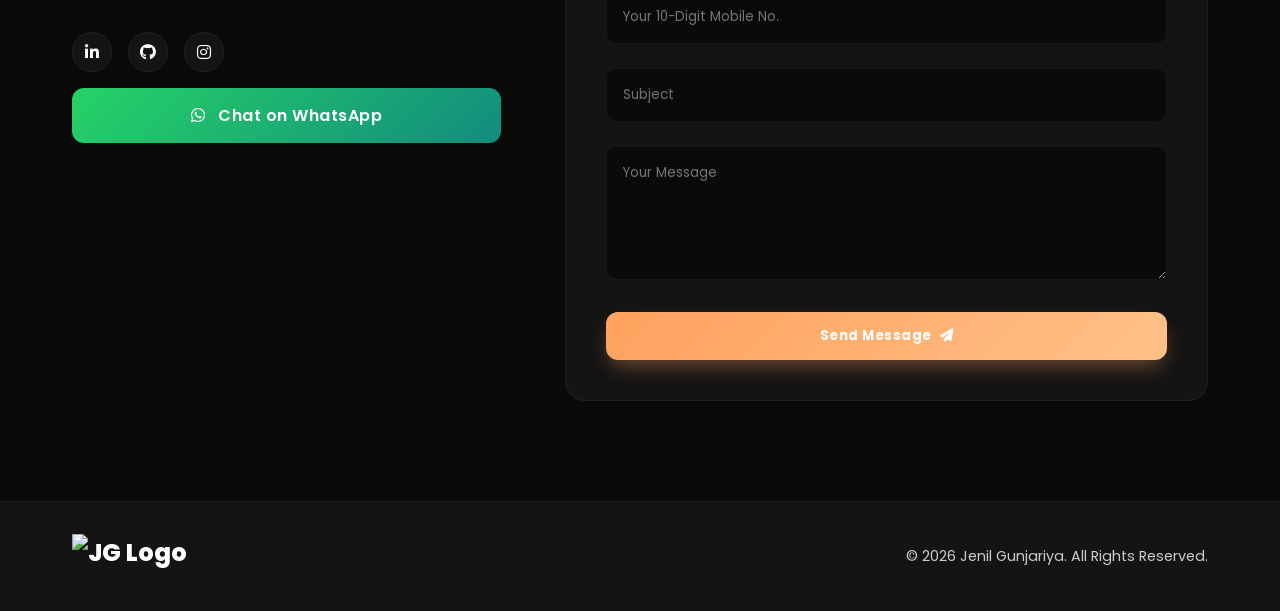
==== commit a2b9bd64: "updated code" ====
--- a/admin.html
+++ b/admin.html
@@ -194,19 +194,9 @@
         
         <div class="dashboard-grid">
             <div class="stat-card">
-                <i class="fa-solid fa-eye"></i>
-                <h3>Total Visitors</h3>
-                <p>1,204</p>
-            </div>
-            <div class="stat-card">
                 <i class="fa-solid fa-envelope-open-text"></i>
                 <h3>Messages</h3>
                 <p id="statsMessages">0</p>
-            </div>
-            <div class="stat-card">
-                <i class="fa-solid fa-briefcase"></i>
-                <h3>Projects</h3>
-                <p>3</p>
             </div>
         </div>
 
--- a/css/style.css
+++ b/css/style.css
@@ -2,26 +2,28 @@
    Base & Reset
    ========================================================================== */
 :root {
-    /* Color Palette */
-    --bg-main: #0a0a0c;
-    --bg-surface: #141418;
-    --bg-surface-light: #1e1e24;
-    
-    --color-primary: #d4af37; /* Gold accent */
-    --color-primary-dark: #b5952f;
-    
-    --text-main: #f5f5f5;
-    --text-muted: #a0a0a0;
+    /* Sajon-Inspired Vibrant Dark Design */
+    --bg-main: #0a0a0a;
+    --bg-surface: #141414;
+    --bg-surface-light: #1f1f1f;
+    
+    --color-primary: #ffa15e; /* Light Orange */
+    --color-secondary: #ffc187; /* Soft Peach */
+    --color-accent: #ffa15e;
+    
+    --text-main: #ffffff;
+    --text-muted: #cccccc; /* Lighter grey for better contrast */
     
     --border-color: rgba(255, 255, 255, 0.05);
-    --glass-bg: rgba(20, 20, 24, 0.7);
+    --glass-bg: rgba(20, 20, 20, 0.8);
+    --glass-border: rgba(255, 255, 255, 0.1);
     
     /* Typography */
-    --font-heading: 'Outfit', sans-serif;
-    --font-body: 'Inter', sans-serif;
+    --font-heading: 'Poppins', sans-serif;
+    --font-body: 'Poppins', sans-serif;
     
     /* Transitions */
-    --transition: all 0.3s ease;
+    --transition: all 0.4s cubic-bezier(0.16, 1, 0.3, 1);
 }
 
 * {
@@ -89,42 +91,49 @@
 }
 
 .btn {
-    display: inline-block;
-    padding: 0.8rem 2rem;
-    border-radius: 50px;
-    font-weight: 500;
+    display: inline-flex;
+    align-items: center;
+    justify-content: center;
+    gap: 0.8rem;
+    padding: 0.9rem 2.2rem;
+    border-radius: 12px;
+    font-weight: 600;
     font-family: var(--font-heading);
     transition: var(--transition);
     cursor: pointer;
     text-align: center;
     border: none;
+    letter-spacing: 0.5px;
 }
 
 .btn-primary {
-    background: var(--color-primary);
-    color: var(--bg-main);
-    box-shadow: 0 4px 15px rgba(212, 175, 55, 0.3);
+    background: linear-gradient(135deg, var(--color-primary), var(--color-secondary));
+    color: #fff;
+    font-weight: 700;
+    box-shadow: 0 10px 20px -5px rgba(255, 161, 94, 0.4);
 }
 
 .btn-primary:hover {
-    background: var(--color-primary-dark);
-    transform: translateY(-2px);
-    box-shadow: 0 6px 20px rgba(212, 175, 55, 0.4);
+    transform: translateY(-3px) scale(1.02);
+    box-shadow: 0 15px 30px -10px rgba(255, 161, 94, 0.6);
 }
 
 .btn-outline {
-    background: transparent;
-    color: var(--color-primary);
-    border: 1px solid var(--color-primary);
+    background: rgba(255, 255, 255, 0.02);
+    color: #fff;
+    border: 1px solid var(--border-color);
+    backdrop-filter: blur(10px);
 }
 
 .btn-outline:hover {
-    background: rgba(212, 175, 55, 0.1);
-    transform: translateY(-2px);
+    background: #fff;
+    color: #000;
+    border-color: #fff;
+    transform: translateY(-3px);
 }
 
 .btn-whatsapp {
-    background: #25D366;
+    background: linear-gradient(135deg, #25D366, #128C7E);
     color: #fff;
     margin-top: 1rem;
     width: 100%;
@@ -199,7 +208,7 @@
 
 .nav-links a:hover,
 .nav-links a.active {
-    color: var(--color-primary);
+    color: var(--color-accent);
 }
 
 .nav-links a::after {
@@ -233,97 +242,193 @@
     border-radius: 3px;
 }
 
+.nav-profile-mobile {
+    display: none;
+    text-align: center;
+    margin-bottom: 2rem;
+    padding-bottom: 1.5rem;
+    border-bottom: 1px solid var(--border-color);
+    width: 80%;
+}
+
+.nav-mobile-img {
+    width: 100px;
+    height: 100px;
+    border-radius: 50%;
+    object-fit: cover;
+    object-position: 35% 30%;
+    border: 1px solid var(--color-primary);
+    margin-bottom: 1rem;
+    box-shadow: 0 0 20px rgba(255, 161, 94, 0.2);
+}
+
+.nav-profile-mobile h3 {
+    font-size: 1.2rem;
+    margin-bottom: 0.2rem;
+}
+
+.nav-profile-mobile p {
+    font-size: 0.8rem;
+    color: var(--text-muted);
+}
+
 /* ==========================================================================
    Hero Section
    ========================================================================== */
 .hero {
-    height: 100vh;
-    display: flex;
-    align-items: center;
-    justify-content: center;
+    min-height: 100vh;
+    display: flex;
+    flex-direction: column;
+    align-items: center;
+    justify-content: flex-start;
     position: relative;
-    padding: 0 2rem;
+    padding: 120px 2rem 50px; /* Increased top padding to avoid navbar overlap */
     text-align: center;
     overflow: hidden;
 }
 
 .hero-content {
     z-index: 2;
-    max-width: 800px;
+    max-width: 900px;
+    display: flex;
+    flex-direction: column;
+    align-items: center;
 }
 
 .profile-img-container {
     display: flex;
     justify-content: center;
-    margin-bottom: 1.5rem;
+    margin-bottom: 2rem;
+}
+
+.profile-img-container {
+    position: relative;
+    display: flex;
+    justify-content: center;
+    align-items: center;
+    margin-bottom: 4rem;
+}
+
+.hero-photo-bg {
+    position: absolute;
+    width: 280px;
+    height: 280px;
+    background: linear-gradient(135deg, var(--color-primary), var(--color-secondary));
+    border-radius: 50%;
+    z-index: 1;
+    opacity: 0.8;
+    filter: blur(10px);
 }
 
 .hero-profile-img {
-    width: 200px;
-    height: 200px;
+    width: 240px;
+    height: 240px;
     border-radius: 50%;
     object-fit: cover;
-    object-position: 35% 30%; /* Focuses on the face which is on the left-top side */
-    border: 4px solid var(--color-primary);
-    box-shadow: 0 0 20px rgba(212, 175, 55, 0.3);
-    animation: pulse 2s infinite alternate;
+    object-position: 35% 30%;
+    z-index: 2;
+    border: none;
+    box-shadow: 0 20px 40px rgba(0, 0, 0, 0.4);
+}
+
+.hero-badge {
+    position: absolute;
+    background: #000; /* Solid black box as requested */
+    border: 1px solid var(--border-color);
+    padding: 0.6rem 1.2rem;
+    border-radius: 4px; /* Sharper boxy look */
+    font-size: 0.9rem;
+    font-weight: 600;
+    color: var(--color-primary); /* Orange text on black */
+    display: flex;
+    align-items: center;
+    gap: 0.5rem;
+    z-index: 3;
+    animation: float 4s ease-in-out infinite;
+    white-space: nowrap;
+    box-shadow: 0 10px 20px rgba(0, 0, 0, 0.5);
+}
+
+.badge-1 {
+    top: 10%;
+    right: -20%;
+    animation-delay: 0s;
+}
+
+.badge-2 {
+    bottom: 10%;
+    left: -20%;
+    animation-delay: 2s;
+}
+
+@keyframes float {
+    0%, 100% { transform: translateY(0); }
+    50% { transform: translateY(-15px); }
 }
 
 @keyframes pulse {
-    from {
-        box-shadow: 0 0 10px rgba(212, 175, 55, 0.2);
-    }
-    to {
-        box-shadow: 0 0 25px rgba(212, 175, 55, 0.5);
-    }
-}
-
-.live-clock {
-    display: inline-block;
-    padding: 0.5rem 1rem;
-    background: rgba(212, 175, 55, 0.1);
-    border: 1px solid rgba(212, 175, 55, 0.2);
-    border-radius: 50px;
-    color: var(--color-primary);
-    font-family: monospace;
-    font-size: 1.2rem;
-    margin-bottom: 1.5rem;
-    letter-spacing: 2px;
-}
+    from { transform: scale(1); opacity: 0.9; }
+    to { transform: scale(1.05); opacity: 1; }
+}
+
+
 
 .greeting {
-    font-size: 1.2rem;
-    color: var(--text-muted);
-    margin-bottom: 0.5rem;
+    font-size: 1.1rem;
+    color: var(--color-primary);
+    font-weight: 600;
+    text-transform: uppercase;
+    letter-spacing: 3px;
+    margin-bottom: 1rem;
 }
 
 .title {
-    font-size: 4rem;
+    font-size: clamp(2.5rem, 8vw, 4.5rem);
     font-weight: 800;
     margin-bottom: 1rem;
     line-height: 1.1;
+    background: linear-gradient(to right, #fff, var(--text-muted));
+    -webkit-background-clip: text;
+    -webkit-text-fill-color: transparent;
+}
+
+.highlight {
+    color: var(--color-primary);
 }
 
 .subtitle {
-    font-size: 2rem;
-    font-weight: 400;
+    font-size: clamp(1.2rem, 4vw, 2.2rem);
+    font-weight: 500;
     color: var(--text-muted);
     margin-bottom: 1.5rem;
 }
 
-.intro {
-    font-size: 1.1rem;
-    color: var(--text-muted);
-    margin-bottom: 2.5rem;
-    max-width: 600px;
-    margin-left: auto;
-    margin-right: auto;
+.highlight-project {
+    margin-bottom: 3rem;
+    padding: 2rem;
+    background: var(--bg-surface);
+    border-radius: 12px;
+    display: inline-block;
+    max-width: 800px;
+    text-align: left;
+    border: 1px solid var(--border-color);
+    position: relative;
+}
+
+.highlight-project strong {
+    color: var(--color-primary);
+    text-transform: uppercase;
+    font-size: 0.9rem;
+    letter-spacing: 1px;
+    display: block;
+    margin-bottom: 0.5rem;
 }
 
 .hero-buttons {
     display: flex;
-    gap: 1rem;
+    gap: 1.2rem;
     justify-content: center;
+    flex-wrap: wrap;
 }
 
 /* Abstract Background Shapes */
@@ -347,17 +452,17 @@
 .shape-1 {
     top: -10%;
     left: -10%;
-    width: 50vw;
-    height: 50vw;
-    background: var(--color-primary);
+    width: 60vw;
+    height: 60vw;
+    background: radial-gradient(circle, var(--color-primary), transparent);
 }
 
 .shape-2 {
     bottom: -10%;
     right: -10%;
-    width: 40vw;
-    height: 40vw;
-    background: #4a90e2; /* A subtle secondary cool color for depth */
+    width: 50vw;
+    height: 50vw;
+    background: radial-gradient(circle, var(--color-secondary), transparent);
 }
 
 /* ==========================================================================
@@ -389,7 +494,7 @@
     content: '';
     position: absolute;
     inset: 0;
-    background: radial-gradient(circle at center, rgba(212,175,55,0.1) 0%, transparent 70%);
+    background: radial-gradient(circle at center, rgba(16, 185, 129, 0.1) 0%, transparent 70%);
 }
 
 .about-text h3 {
@@ -440,18 +545,29 @@
 }
 
 .skill-category {
-    background: var(--bg-main);
-    padding: 2rem;
-    border-radius: 20px;
+    background: var(--bg-surface);
+    padding: 2.5rem;
+    border-radius: 12px;
     border: 1px solid var(--border-color);
+    transition: var(--transition);
+}
+
+.skill-category:hover {
+    border-color: var(--color-primary);
+    transform: translateY(-5px);
 }
 
 .skill-category h3 {
     display: flex;
     align-items: center;
-    gap: 0.8rem;
-    margin-bottom: 1.5rem;
-    color: var(--color-primary);
+    gap: 1rem;
+    margin-bottom: 2rem;
+    color: var(--color-primary);
+    font-size: 1.4rem;
+}
+
+.skill-category i {
+    color: var(--color-accent);
 }
 
 .skill-item {
@@ -497,7 +613,7 @@
 
 .project-card {
     background: var(--bg-surface);
-    border-radius: 20px;
+    border-radius: 15px;
     overflow: hidden;
     border: 1px solid var(--border-color);
     transition: var(--transition);
@@ -505,8 +621,7 @@
 
 .project-card:hover {
     transform: translateY(-10px);
-    border-color: rgba(212, 175, 55, 0.3);
-    box-shadow: 0 10px 30px rgba(0, 0, 0, 0.5);
+    border-color: var(--color-primary);
 }
 
 .project-img {
@@ -544,21 +659,22 @@
 }
 
 .project-link {
-    width: 45px;
-    height: 45px;
-    background: var(--color-primary);
-    color: var(--bg-main);
+    width: 50px;
+    height: 50px;
+    background: linear-gradient(135deg, var(--color-primary), var(--color-secondary));
+    color: #000;
     border-radius: 50%;
     display: flex;
     align-items: center;
     justify-content: center;
-    font-size: 1.2rem;
+    font-size: 1.3rem;
     transition: var(--transition);
 }
 
 .project-link:hover {
     background: #fff;
-    transform: scale(1.1);
+    color: var(--color-primary);
+    transform: scale(1.15) rotate(15deg);
 }
 
 .project-content {
@@ -583,11 +699,13 @@
 }
 
 .tech-stack span {
-    background: rgba(212, 175, 55, 0.1);
-    color: var(--color-primary);
-    padding: 0.3rem 0.8rem;
+    background: rgba(16, 185, 129, 0.1);
+    color: var(--color-primary);
+    border: 1px solid rgba(16, 185, 129, 0.2);
+    padding: 0.4rem 1rem;
     border-radius: 50px;
     font-size: 0.8rem;
+    font-weight: 600;
 }
 
 /* ==========================================================================
@@ -631,25 +749,26 @@
     height: 14px;
     background: var(--color-primary);
     border-radius: 50%;
-    box-shadow: 0 0 0 4px var(--bg-surface);
+    box-shadow: 0 0 0 4px var(--bg-main);
 }
 
 .timeline-content {
-    background: var(--bg-main);
-    padding: 1.5rem;
-    border-radius: 15px;
+    background: var(--bg-surface);
+    padding: 2.5rem;
+    border-radius: 20px;
     border: 1px solid var(--border-color);
 }
 
 .timeline-date {
     display: inline-block;
-    padding: 0.3rem 1rem;
-    background: rgba(212, 175, 55, 0.1);
-    color: var(--color-primary);
+    padding: 0.4rem 1.2rem;
+    background: rgba(255, 161, 94, 0.1);
+    color: var(--color-primary);
+    border: 1px solid rgba(255, 161, 94, 0.2);
     border-radius: 50px;
     font-size: 0.85rem;
-    margin-bottom: 1rem;
-    font-family: var(--font-heading);
+    margin-bottom: 1.2rem;
+    font-weight: 700;
 }
 
 .timeline-content h3 {
@@ -777,7 +896,32 @@
 .input-group textarea:focus {
     outline: none;
     border-color: var(--color-primary);
-    background: rgba(212, 175, 55, 0.05);
+    background: rgba(255, 161, 94, 0.05);
+    box-shadow: 0 0 20px rgba(255, 161, 94, 0.15);
+}
+
+.form-status {
+    margin-bottom: 1.5rem;
+    padding: 1rem;
+    border-radius: 10px;
+    font-size: 0.95rem;
+    text-align: center;
+    display: none;
+    transition: var(--transition);
+}
+
+.form-status.success {
+    display: block;
+    background: rgba(22, 163, 74, 0.1);
+    color: #4ade80;
+    border: 1px solid rgba(22, 163, 74, 0.2);
+}
+
+.form-status.error {
+    display: block;
+    background: rgba(220, 38, 38, 0.1);
+    color: #f87171;
+    border: 1px solid rgba(220, 38, 38, 0.2);
 }
 
 .submit-btn {
@@ -890,6 +1034,12 @@
     .nav-links.active {
         left: 0;
     }
+
+    .nav-profile-mobile {
+        display: flex;
+        flex-direction: column;
+        align-items: center;
+    }
     
     .nav-links li {
         margin: 1.5rem 0;
@@ -901,6 +1051,10 @@
     
     .nav-btn {
         display: none;
+    }
+    
+    .hero {
+        padding-top: 100px;
     }
     
     .title {
